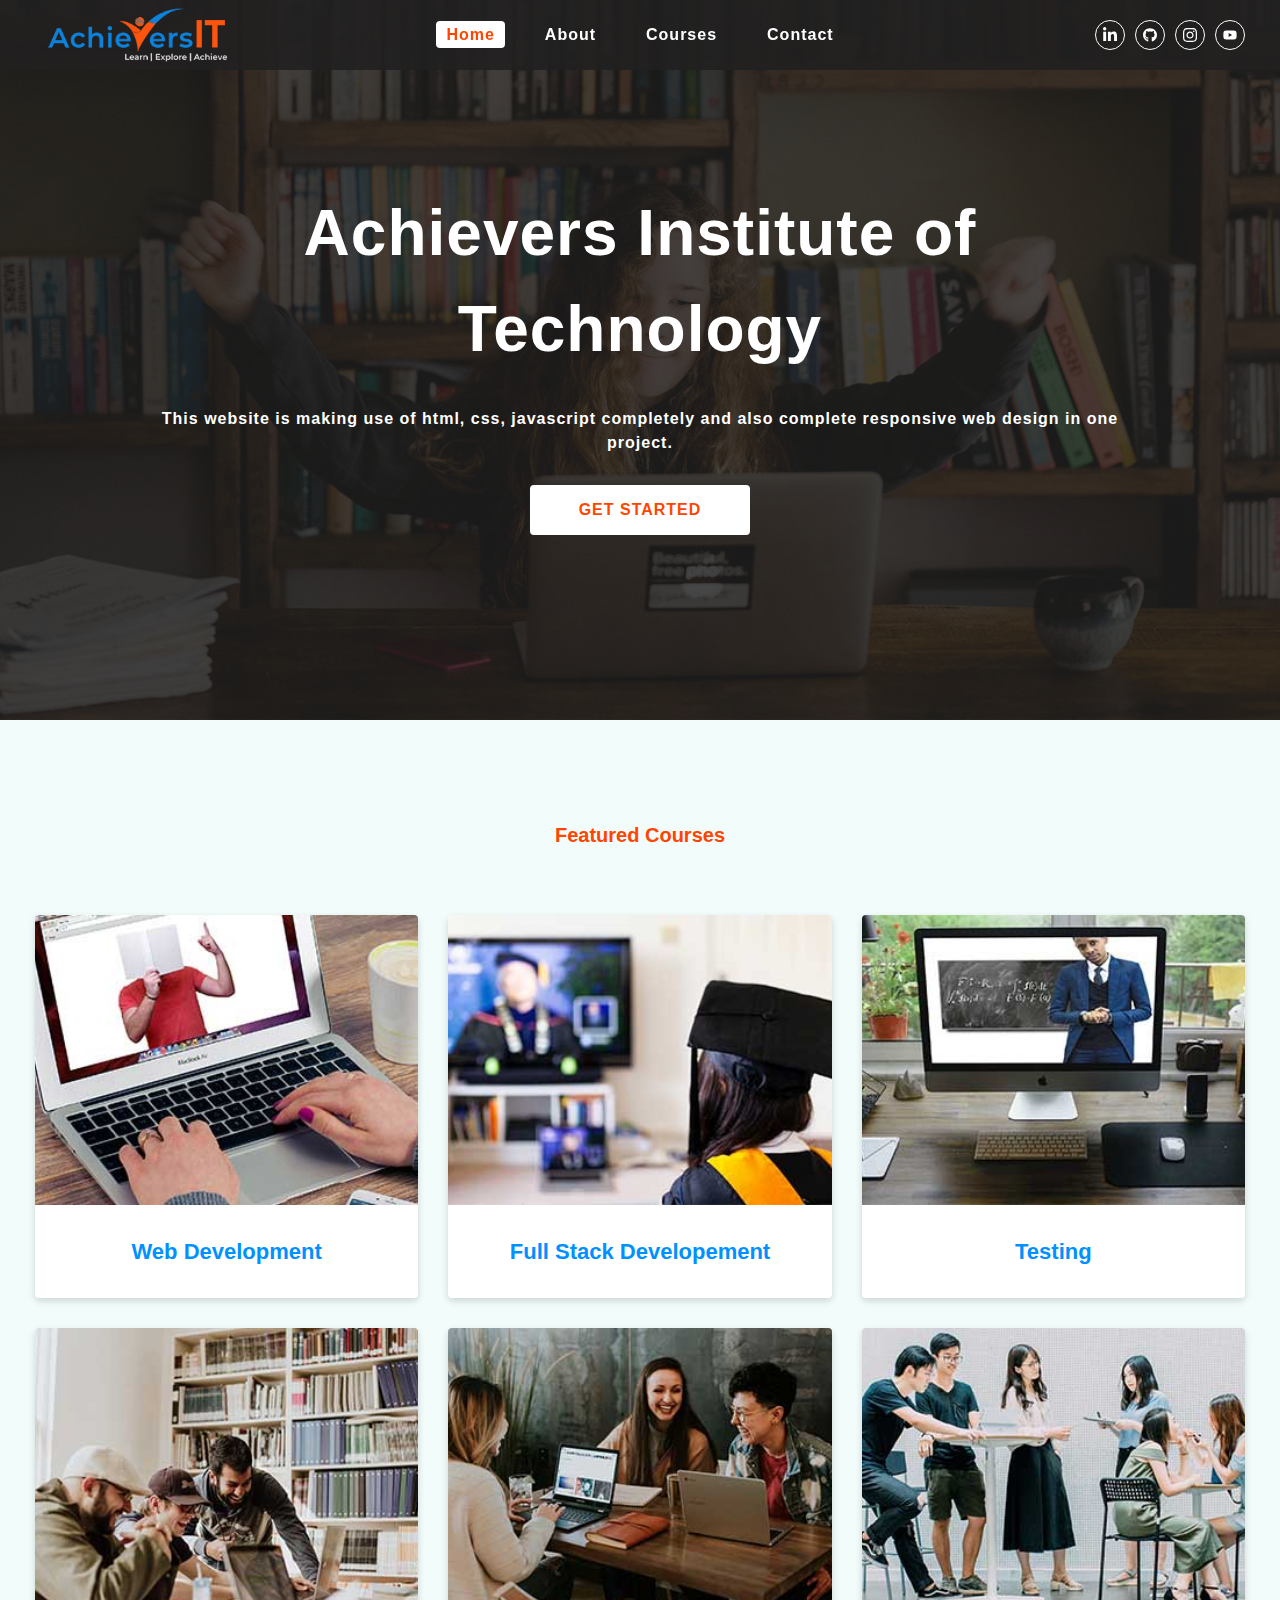
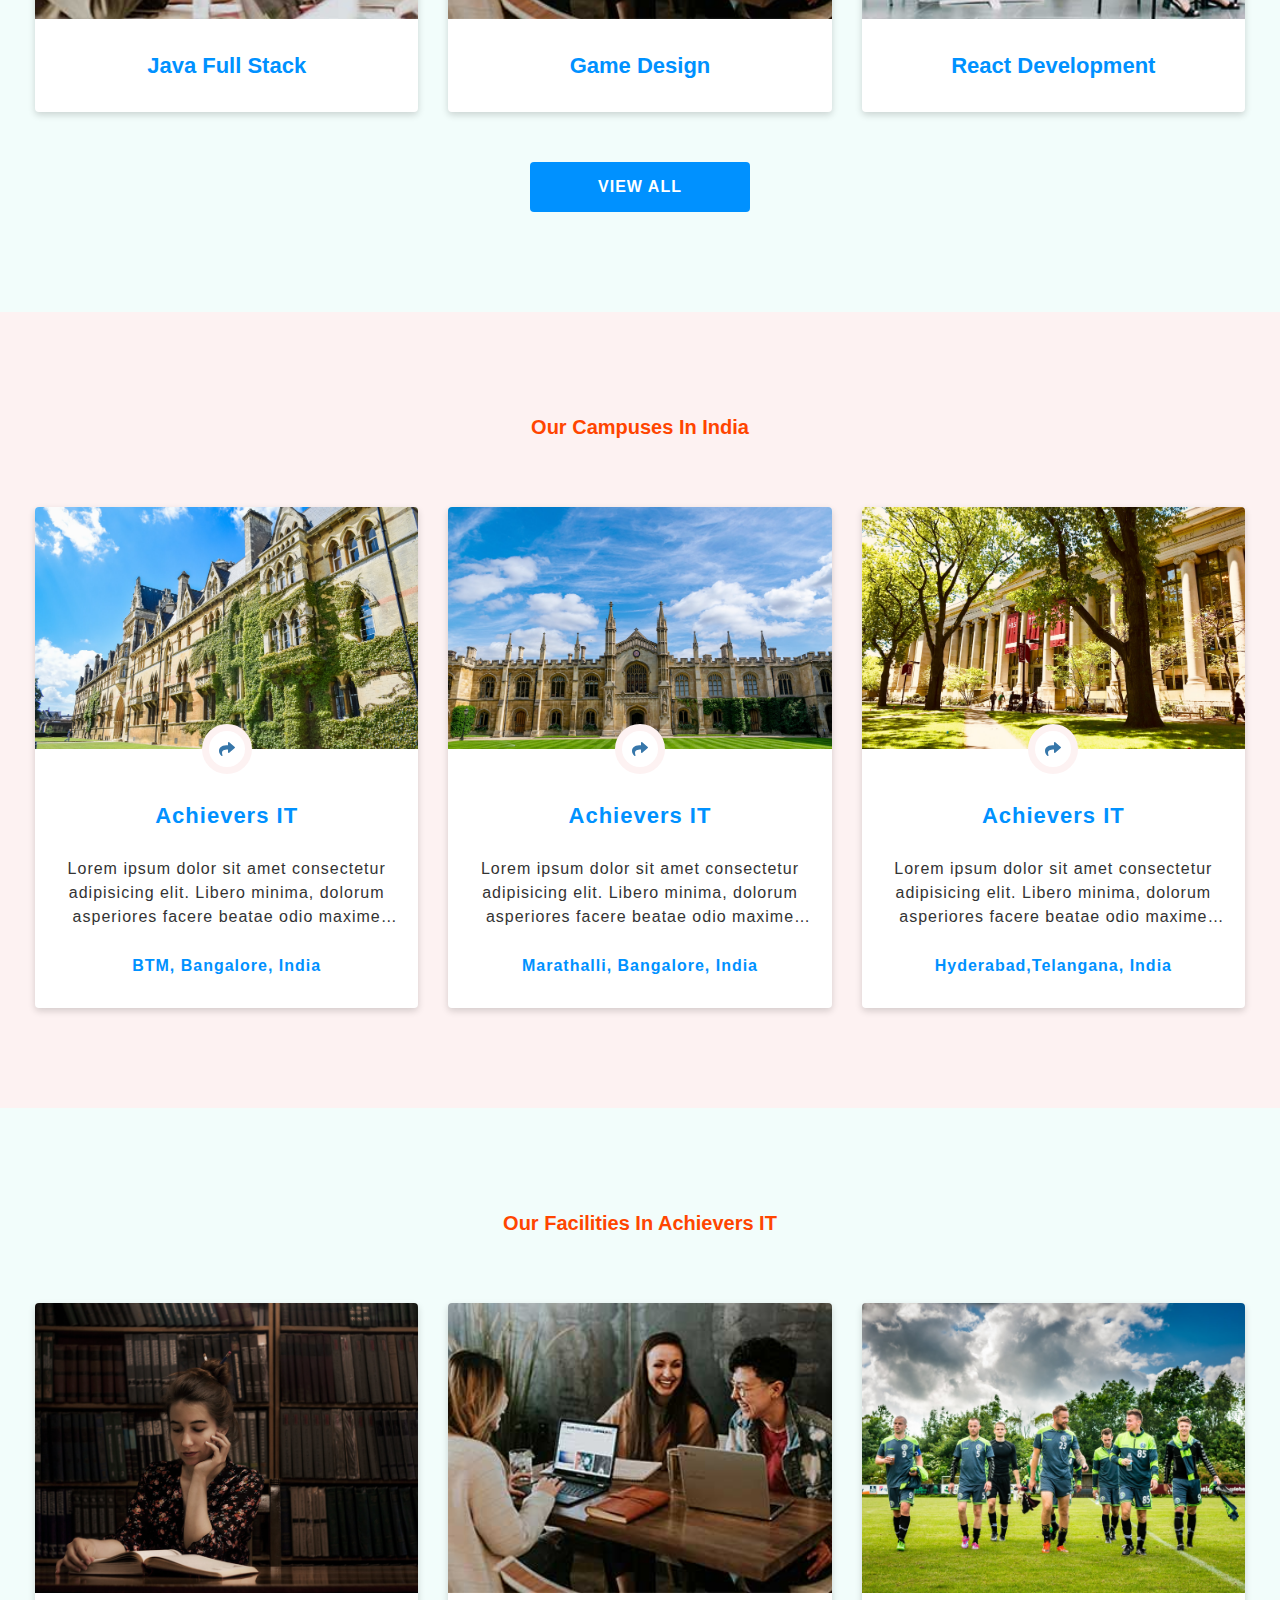
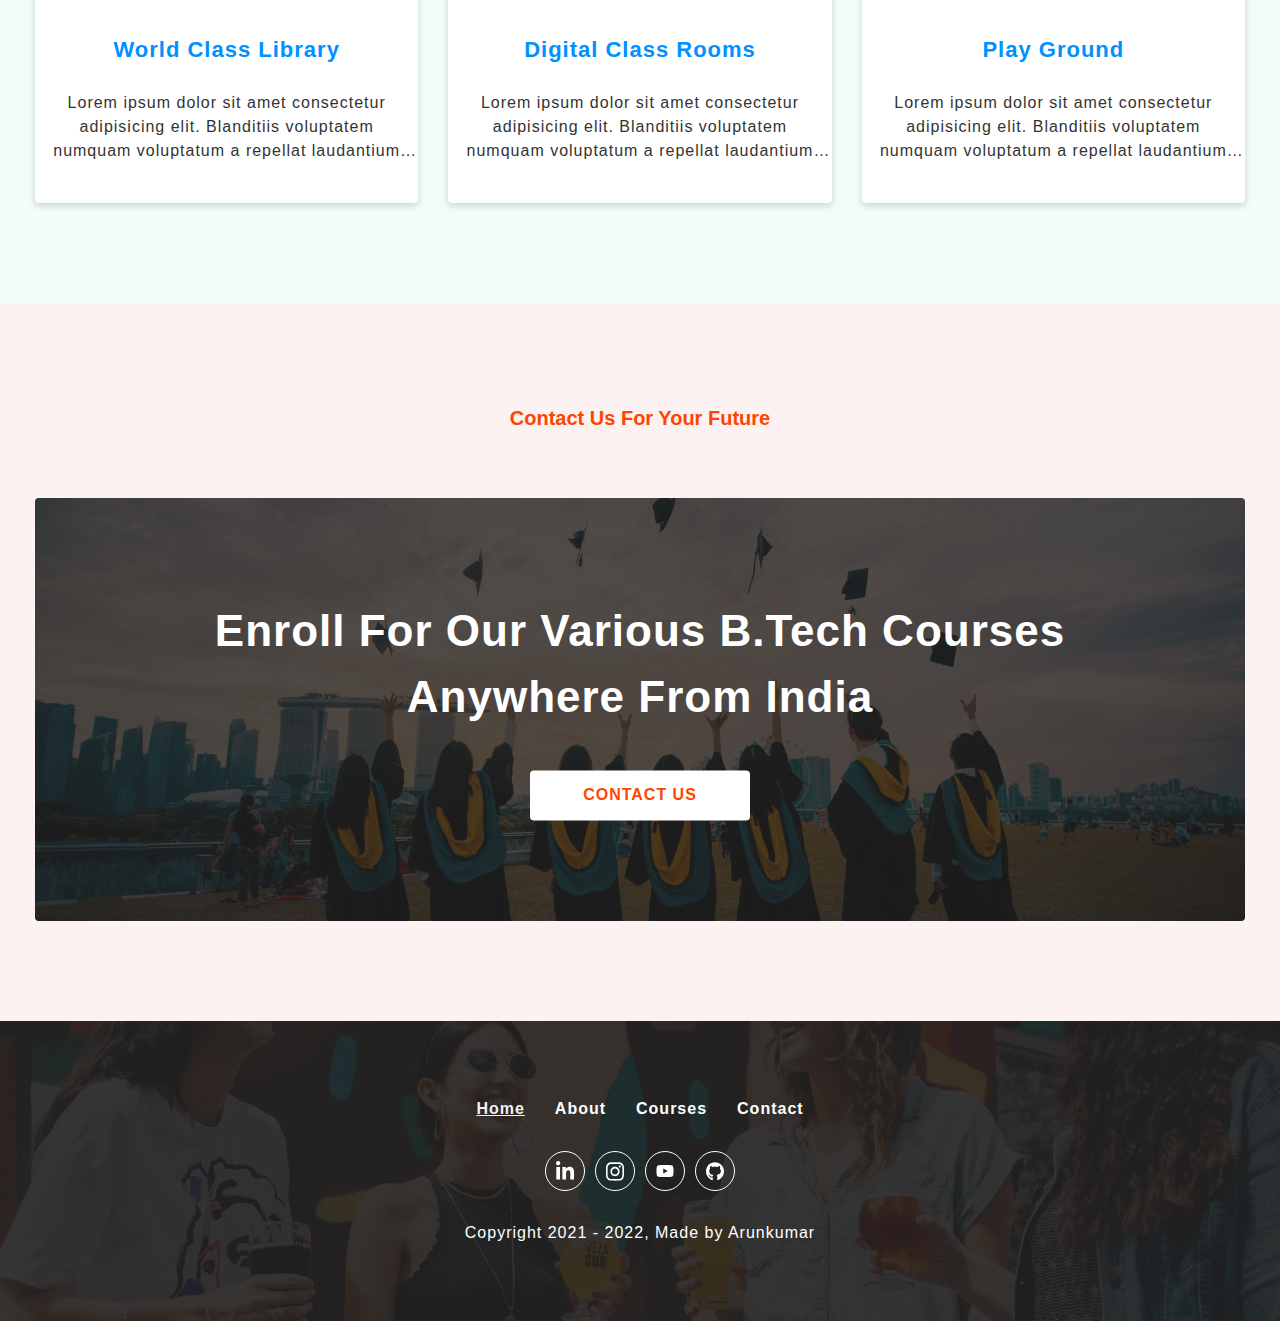
==== index.html @ 710d6ad5 "All styles and html Added" ====
<!DOCTYPE html>
<html lang="en">
<head>
    <meta charset="UTF-8">
    <meta http-equiv="X-UA-Compatible" content="IE=edge">
    <meta name="viewport" content="width=device-width, initial-scale=1.0">
    

    <title>Achievers</title>

    
</head>
    <link rel="shortcut icon" href="./icons/university.svg" type="image/x-icon">
    <link rel="stylesheet" href="./css/style.css">
    <link rel="stylesheet" href="./css/navbar.css">
    <link rel="stylesheet" href="./css/sidebar.css">
    <link rel="stylesheet" href="./css/footer.css">
    <link rel="stylesheet" href="./css/common.css">
    <link rel="stylesheet" href="./css/single-featured.css">
    <link rel="stylesheet" href="./css/home.css">
<script src="./js/script.js" defer></script>
<body>
    <!-- nav section start -->
    <nav class="nav-container stickynav">
        <div class="nav-center wrapper">
            <div class="logo-section">
                <a href="./">
                    <img src="./assets/AIT-white.jpg" alt="Achievers" class="logo">
                </a>
            </div>
            <div class="hamburger">
                <img src="./icons/bars.svg" alt="sidebar">
            </div>
            <div class="nav-links-main">
                <ul class="nav-links">
                    <li><a href="./" class="nav-link active">Home</a></li>
                    <li><a href="./about.html" class="nav-link">About</a></li>
                    <li><a href="./courses.html" class="nav-link">Courses</a></li>
                    <li><a href="./contact.html" class="nav-link">Contact</a></li>
                </ul>
            </div>
            <div class="nav-social-links-main">
                <ul class="nav-social-links">
                    <li class="nav-social-link"><a href="https://www.linkedin.com/in/arun-kumar-246b78205/">
                        <img src="./icons/linkedin.svg" alt="linkedoni">
                    </a></li>
                    <li class="nav-social-link"><a href="https://github.com/Arun998">
                        <img src="./icons/github.svg" alt="github">
                    </a></li>
                    <li class="nav-social-link"><a href="https://www.linkedin.com/in/arun-kumar-246b78205/">
                        <img src="./icons/instagram.svg" alt="instagram">
                    </a></li>
                    <li class="nav-social-link"><a href="https://www.youtube.com/@achieversittrainings8929/videos">
                        <img src="./icons/youtube.svg" alt="Youtube">
                    </a></li>
                </ul>
            </div>
        </div>
    </nav>
    <!-- nav section ended -->
    <!-- sidebar section start -->
    <aside class="sidebar-container">
        <div class="sidebar-center wrapper">
          <div class="side-header">
            <div class="logo-section">
              <a href="#home"
                ><img
                  src="./assets/AIT-white.jpg"
                  alt="university logo"
                  class="logo"
              /></a>
            </div>
            <div class="close-button">
              <img src="./icons/close.svg" alt="sidebar close" />
            </div>
          </div>
          <div class="sidebar-content">
            <div class="sidebar-links-main paddingTopMobile-fifty">
              <ul class="sidebar-links">
                <li><a class="nav-link active" href="./">Home</a></li>
                <li><a class="nav-link" href="./about.html">about</a></li>
                <li><a class="nav-link" href="./courses.html">courses</a></li>
                <li><a class="nav-link" href="./contact.html">contact</a></li>
              </ul>
            </div>
          </div>
        </div>
      </aside>
    <!-- sidebar section end -->

    <!-- home hero section start -->
    <div class="home-page page-hero-container">
        <div class="page-hero">
          <div class="hero-img-component">
            <div class="img-container">
              <img
                src="./assets/carousel-1.jpg"
                alt="home page hero image"
              />
            </div>
          </div>
          <div
            class="hero-box paddingTopMobile-thirty paddingBottomMobile-thirty"
          >
            <div class="hero-content wrapper text-container text-center">
              <h1 class="heading">Achievers Institute of Technology</h1>
              <p class="desc">
                This website is making use of html, css, javascript
                completely and also  complete responsive web design
                in one project.
              </p>
              <div class="button-container">
                <a
                  href="./contact.html"
                  class="home-button button-primary-light display-inline-flex"
                >
                  get started
                </a>
              </div>
            </div>
          </div>
        </div>
      </div>
      <!-- home hero section end -->
      <!-- featured courses start -->
    <div class="featured-courses-container light-blue-background">
        <div class="featured-courses-center wrapper">
          <div
            class="section-title paddingTopDesktop-hundred paddingTopMobile-fifty"
          >
            <h3 class="title">featured courses</h3>
            <div class="underline"></div>
          </div>
          <section
            class="featured-courses paddingTopDesktop-fifty paddingBottomDesktop-fifty paddingTopMobile-fifty paddingBottomMobile-fifty three-column-layout"
          >
            <!-- single course start -->
            <article class="single-course">
              <div class="img-container">
                <img src="./assets/cat-1.jpg" alt="computer science" />
              </div>
              <div class="course-title">
                <p>Web Development</p>
              </div>
            </article>
            <!-- single course end -->
            <!-- single course start -->
            <article class="single-course">
              <div class="img-container">
                <img src="./assets/cat-2.jpg" alt="computer science" />
              </div>
              <div class="course-title">
                <p>Full Stack Developement</p>
              </div>
            </article>
            <!-- single course end -->
            <!-- single course start -->
            <article class="single-course">
              <div class="img-container">
                <img src="./assets/cat-3.jpg" alt="computer science" />
              </div>
              <div class="course-title">
                <p>Testing</p>
              </div>
            </article>
            <!-- single course end -->
            <!-- single course start -->
            <article class="single-course">
              <div class="img-container">
                <img src="./assets/cat-4.jpg" alt="computer science" />
              </div>
              <div class="course-title">
                <p>Java Full Stack</p>
              </div>
            </article>
            <!-- single course end -->
            <!-- single course start -->
            <article class="single-course">
              <div class="img-container">
                <img src="./assets/cat-5.jpg" alt="computer science" />
              </div>
              <div class="course-title">
                <p>Game Design</p>
              </div>
            </article>
            <!-- single course end -->
            <!-- single course start -->
            <article class="single-course">
              <div class="img-container">
                <img src="./assets/cat-6.jpg" alt="computer science" />
              </div>
              <div class="course-title">
                <p>React Development</p>
              </div>
            </article>
            <!-- single course end -->
          </section>
          <div
            class="paddingBottomMobile-fifty paddingBottomDesktop-hundred text-center"
          >
            <a
              href="./courses.html"
              class="button-primary-dark display-inline-flex"
              >view all</a
            >
          </div>
        </div>
      </div>
      <!-- featured courses end -->
      
    <!-- our campuses section start -->
    <div class="our-campuses-container light-pink-background">
        <div class="our-campuses-center wrapper">
          <div
            class="section-title paddingTopDesktop-hundred paddingTopMobile-fifty"
          >
            <h3 class="title">our campuses in india</h3>
            <div class="underline"></div>
          </div>
          <section
            class="our-campuses paddingTopDesktop-fifty paddingBottomDesktop-hundred paddingTopMobile-fifty paddingBottomMobile-fifty three-column-layout"
          >
            <!-- single campus start -->
            <article class="each-campus">
              <div class="img-container">
                <img src="./assets/campus-1.jpeg" alt="vellore campus" />
                <a href="#" class="share-icon-campus">
                  <img src="./icons/share.svg" alt="share icon" />
                </a>
              </div>
              <div class="campus-info text-center">
                <h2 class="campus-title">Achievers IT</h2>
                <p class="desc">
                  Lorem ipsum dolor sit amet consectetur adipisicing elit. Libero
                  minima, dolorum asperiores facere beatae odio maxime provident
                  laudantium est non.
                </p>
                <h4 class="address">BTM, Bangalore, india</h4>
              </div>
            </article>
            <!-- single campus end -->
            <!-- single campus start -->
            <article class="each-campus">
              <div class="img-container">
                <img src="./assets/campus-2.jpeg" alt="vellore campus" />
                <a href="#" class="share-icon-campus">
                  <img src="./icons/share.svg" alt="share icon" />
                </a>
              </div>
              <div class="campus-info text-center">
                <h2 class="campus-title">Achievers IT</h2>
                <p class="desc">
                  Lorem ipsum dolor sit amet consectetur adipisicing elit. Libero
                  minima, dolorum asperiores facere beatae odio maxime provident
                  laudantium est non.
                </p>
                <h4 class="address">Marathalli, Bangalore, india</h4>
              </div>
            </article>
            <!-- single campus end -->
            <!-- single campus start -->
            <article class="each-campus">
              <div class="img-container">
                <img src="./assets/campus-3.jpeg" alt="bhopal campus" />
                <a href="#" class="share-icon-campus">
                  <img src="./icons/share.svg" alt="share icon" />
                </a>
              </div>
              <div class="campus-info text-center">
                <h2 class="campus-title">Achievers IT</h2>
                <p class="desc">
                  Lorem ipsum dolor sit amet consectetur adipisicing elit. Libero
                  minima, dolorum asperiores facere beatae odio maxime provident
                  laudantium est non.
                </p>
                <h4 class="address">Hyderabad,Telangana, india</h4>
              </div>
            </article>
            <!-- single campus end -->
           
          </section>
        </div>
      </div>
      <!-- our campuses section end -->
      <!-- our facilities start -->
    <div class="our-facilities-container light-blue-background">
        <div class="our-facilities-center wrapper">
          <div
            class="section-title paddingTopDesktop-hundred paddingTopMobile-fifty"
          >
            <h3 class="title">our facilities in Achievers IT</h3>
            <div class="underline"></div>
          </div>
          <section
            class="our-facilities paddingTopDesktop-fifty paddingBottomDesktop-hundred paddingTopMobile-fifty paddingBottomMobile-fifty three-column-layout"
          >
            <!-- single facility start -->
            <article class="each-facility">
              <div class="img-container">
                <img src="./assets/facility-1.jpeg" alt="our campus facility" />
              </div>
              <div
                class="facility-info paddingTopMobile-thirty paddingBottomMobile-thirty paddingTopDesktop-forty paddingBottomDesktop-forty text-center"
              >
                <h3 class="facility-title">world class library</h3>
                <p class="facility-desc">
                  Lorem ipsum dolor sit amet consectetur adipisicing elit.
                  Blanditiis voluptatem numquam voluptatum a repellat laudantium
                  vero voluptate facere, nemo consectetur?
                </p>
              </div>
            </article>
            <!-- single facility end -->
            <!-- single facility start -->
            <article class="each-facility">
              <div class="img-container">
                <img src="./assets/cat-5.jpg" alt="our campus facility" />
              </div>
              <div
                class="facility-info paddingTopMobile-thirty paddingBottomMobile-thirty paddingTopDesktop-forty paddingBottomDesktop-forty text-center"
              >
                <h3 class="facility-title">Digital Class Rooms</h3>
                <p class="facility-desc">
                  Lorem ipsum dolor sit amet consectetur adipisicing elit.
                  Blanditiis voluptatem numquam voluptatum a repellat laudantium
                  vero voluptate facere, nemo consectetur?
                </p>
              </div>
            </article>
            <!-- single facility end -->
            <!-- single facility start -->
            <article class="each-facility">
              <div class="img-container">
                <img src="./assets/facility-3.jpeg" alt="our campus facility" />
              </div>
              <div
                class="facility-info paddingTopMobile-thirty paddingBottomMobile-thirty paddingTopDesktop-forty paddingBottomDesktop-forty text-center"
              >
                <h3 class="facility-title">play ground</h3>
                <p class="facility-desc">
                  Lorem ipsum dolor sit amet consectetur adipisicing elit.
                  Blanditiis voluptatem numquam voluptatum a repellat laudantium
                  vero voluptate facere, nemo consectetur?
                </p>
              </div>
            </article>
            <!-- single facility end -->
          </section>
        </div>
      </div>
      <!-- our facilities end -->
  
  <!-- contact promotion section start -->
  <div class="contact-promotion-container light-pink-background">
    <div class="contact-promotion-center wrapper">
      <div
        class="section-title paddingTopDesktop-hundred paddingTopMobile-fifty"
      >
        <h3 class="title">contact us for your future</h3>
        <div class="underline"></div>
      </div>
      <section
        class="contact-promotion paddingTopDesktop-fifty paddingBottomDesktop-hundred paddingTopMobile-fifty paddingBottomMobile-fifty"
      >
        <div class="contact-promo-img">
          <img
            src="./assets/contact-promotion.jpeg"
            alt="contact promotion image"
          />
          <div class="contact-info-container text-center text-container">
            <h2 class="contact-heading">
              enroll for our various b.tech courses anywhere from india
            </h2>
            <a href="./contact.html" class="button-primary-light"
              >contact us</a
            >
          </div>
        </div>
      </section>
    </div>
  </div>
  <!-- contact promotion section end -->
     <!-- footer section start -->
     <div class="footer-container">
        <div class="footer-center wrapper">
          <div class="footer-links-main">
            <ul class="footer-links">
              <li><a class="footer-link active" href="./">Home</a></li>
              <li><a class="footer-link" href="./about.html">about</a></li>
              <li><a class="footer-link" href="./courses.html">courses</a></li>
              <li>
                <a class="footer-link" href="./contact.html">contact</a>
              </li>
            </ul>
          </div>
          <div class="social-links-main">
            <ul class="social-links">
              <li class="social-link">
                <a
                  href="https://www.linkedin.com/in/arun-kumar-246b78205/"
                  target="_blank"
                >
                  <img src="./icons/linkedin.svg" alt="srikanth linkedin" />
                </a>
              </li>
              <li class="social-link">
                <a
                  href="https://www.linkedin.com/in/arun-kumar-246b78205//"
                  target="_blank"
                >
                  <img src="./icons/instagram.svg" alt="instagram" />
                </a>
              </li>
              <li class="social-link">
                <a
                  href="https://www.youtube.com/@achieversittrainings8929/videos"
                  target="_blank"
                >
                  <img src="./icons/youtube.svg" alt="youtube" />
                </a>
              </li>
              <li class="social-link">
                <a href="https://github.com/Arun998" target="_blank">
                  <img src="./icons/github.svg" alt="github" />
                </a>
              </li>
            </ul>
          </div>
          <div class="footer-copy-right">
            <p>
              Copyright 2021 - <span class="copyright-date">2022</span>, Made by
              Arunkumar
            </p>
          </div>
        </div>
      </div>
      <!-- footer section end -->
</body>
</html>
---- css/style.css ----
/* Global variables */
:root {
    --clr-primary:#0091ff;
    --clr-primary-light:#ff4500;
    --clr-white: #ffffff;
    --clr-white-light: #f0f0f0;
    --clr-shadow: #00000029;
    --clr-black: #333333;
    --clr-black-30: rgba(34, 32, 32, 0.3);
    --clr-black-80: #222020cc;
    --clr-black-90: #212020e6;
    --clr-pink-light: #fdf2f2;
    --clr-blue-light: #f2fdfb;

    --transition: all 0.3s linear;
    --box-shadow-light: 0px 3px 7px var(--clr-shadow);
    --box-shadow-dark: 0px 3px 7px var(--clr-black-30);
    --font-family: Arial, Helvetica, sans-serif;
    --radius: 4px;
        
}



/* Global Styles */
*,
::after,
::before {
  margin: 0px;
  padding: 0px;
  box-sizing: border-box;
}
*:focus {
  outline-width: 2px;
  outline-offset: 1px;
  outline-color: var(--clr-primary);
}
body {
  color: var(--clr-black);
  background: var(--clr-white);
  font-family: var(--font-family);
  line-height: 1.5;
}
ul {
  list-style-type: none;
}
a {
  text-decoration: none;
}
img {
  display: block;
}


/* global classes */
.wrapper {
    width: 100%;
    padding-left: 20px;
    padding-right: 20px;
    max-width: 1250px;
    margin-left: auto;
    margin-right: auto;
  }
  .display-block {
    display: block !important;
  }
  .text-container {
    max-width: 1000px;
    margin-left: auto;
    margin-right: auto;
  }
  .text-center {
    text-align: center;
  }
  .text-left {
    text-align: left;
  }
  .text-right {
    text-align: right;
  }
  .section-title .title {
    font-size: 20px;
    
    margin-bottom: 15px;
    text-align: center;
    text-transform: capitalize;
    color: var(--clr-primary-light);
  }
  .section-title .heading {
    color: var(--clr-primary-light);
    text-align: center;
    text-transform: capitalize;
    margin-left: auto;
    margin-right: auto;
  }



  @media screen and (max-width: 991px) {
    .full-width-mobile {
      width: 100%;
    }
  }
  @media screen and (min-width: 992px) {
    .full-width-desktop {
      width: 100%;
    }
  }
  .light-pink-background {
    background: var(--clr-pink-light);
  }
  .light-blue-background {
    background: var(--clr-blue-light);
  }
  
  /* buttons & inputs */
  .button-primary-dark,
  .button-primary-light {
    font-weight: bold;
    border: none;
    border: none;
    cursor: pointer;
    height: 45px;
    transition: var(--transition);
    font-size: 16px;
    text-transform: uppercase;
    letter-spacing: 1px;
    padding-left: 20px;
    padding-right: 20px;
    min-width: 200px;
    display: inline-flex;
    justify-content: center;
    align-items: center;
    border-radius: var(--radius);
  }
  .button-primary-dark {
    background: var(--clr-primary);
    color: var(--clr-white);
  }
  .button-primary-light {
    background: var(--clr-white);
    color: var(--clr-primary-light);
  }
  .button-primary-dark:hover {
    background: var(--clr-primary-light);
  }
  .button-primary-light:hover {
    background: var(--clr-white-light);
  }
  .primary-input,
  .primary-textarea {
    height: 45px;
    font-size: 16px;
    line-height: 25px;
    padding-left: 15px;
    padding-right: 15px;
    border-radius: 2px;
    border: 1px solid var(--clr-shadow);
    background: var(--clr-white);
    letter-spacing: 1px;
    font-family: var(--font-family);
  }
  .primary-textarea {
    height: unset;
    padding-top: 15px;
    padding-bottom: 15px;
    resize: vertical;
  }
  
  @media screen and (min-width: 769px) {
    .button-primary-dark,
    .button-primary-light {
      height: 50px;
      min-width: 220px;
    }
    .primary-input {
      height: 50px;
    }
  }

 
  .sidebar-container .logo-section {
    width:150px;
  }
  .sidebar-container .logo-section img{
    width:100%;
  }
  .sidebar-container .close-button{
    width: 25px;
  }
  /* animations */
  @keyframes bounceAnimation {
    0% {
      transform: scale(0.8);
    }
    100% {
      transform: scale(1.02);
    }
  }
---- css/navbar.css ----
/* navbar styles */
.nav-container{
    background-color: var(--clr-black-90);
    width:100%;
    min-height: 50px;
    display: flex;
    justify-content: center;
    align-items: center;
    top: -70px;
  }
  .nav-container.stickynav{
    position: fixed;
    top: 0;
    left: 0;
    z-index: 9;
    transition: var(--transition);
  }
  .nav-center{
    display: grid;
    grid-template-columns: repeat(2,1fr);
    align-items: center;
    justify-content: center;
    width: 100%;
  }
  .nav-links-main{
    display: none;
  }
  .nav-social-links-main{
    display: none;
  }
  .nav-container .logo-section{
    width:150px;
  }
  .nav-container .logo-section img{
    width:100%;
  }
  .nav-container .hamburger{
    width: 25px;
    display: flex;
    justify-self: flex-end;
  }
  

  @media screen and (min-width:992px) {
    .nav-container{
        min-height: 70px;
    }
    .nav-center{
        grid-template-columns: repeat(3,1fr);

    }
    .nav-container .logo-section{
        width:200px;
        cursor: pointer;
    }
    .nav-container .hamburger{
        display: none;
    }
    .nav-container .nav-links-main{
        display: flex;
    }
    .nav-container .nav-links{
        display: flex;
        column-gap: 30px;
    }
    .nav-container .nav-link{
        color: var(--clr-white);
        font-size: 16px;
        text-transform: capitalize;
        font-weight: bold;
        letter-spacing: 1px;
        padding: 5px 10px;
        border-radius: var(--radius);
    }
    .nav-container .nav-link.active, .nav-container .nav-link:hover{
        background: var(--clr-white);
        color:var(--clr-primary-light)
    }
    .nav-container .nav-social-links-main{
        display: flex;
        justify-self: flex-end;
    }
    .nav-container .nav-social-links-main .nav-social-links{
        display: flex;
        column-gap: 10px;
        justify-content: center;
        align-items: center;

        
    }
    .nav-social-links .nav-social-link{
        width:30px;
        height:30px;
        border:1px solid var(--clr-white);
        border-radius: 50%;
        display: flex;
        justify-content: center;
        align-items: center;
    }
    .nav-container .nav-social-link img{
        width:14px;
    }
    .nav-social-links-main .nav-social-link:hover{
        transition: var(--transition);
        transform: translateY(-3px);
    }
  }
---- css/sidebar.css ----
/* sidebar styles */
.sidebar-container {
    width: 100%;
    background: var(--clr-black);
    position: fixed;
    top: 0;
    left: -100%;
    height: 100vh;
    transition: var(--transition);
    /* transform: translateX(-100%); */
    opacity: 0;
    z-index: 10;
  }
  .sidebar-container.show-sidebar {
    opacity: 1;
    /* transform: translateX(0%); */
    left: 0%;
  }
  .sidebar-container .logo-section {
    width: 200px;
  }
  .sidebar-container .close-button {
    width: 25px;
  }
  .sidebar-container .side-header {
    width: 100%;
    height: 50px;
    display: flex;
    justify-content: space-between;
    align-items: center;
  }
  .sidebar-container .sidebar-content {
    width: 100%;
    height: 100%;
    display: flex;
    justify-content: center;
  }
  .sidebar-container .sidebar-links {
    display: flex;
    flex-direction: column;
    align-items: center;
    row-gap: 30px;
  }
  .sidebar-container .sidebar-links .nav-link {
    color: var(--clr-white);
    font-weight: bold;
    letter-spacing: 1px;
    text-transform: capitalize;
    padding: 5px 10px;
    border-radius: var(--radius);
  }
  .sidebar-container .sidebar-content .nav-link.active {
    background: var(--clr-white-light);
    color: var(--clr-black);
  }
---- css/footer.css ----
/* footer */
.footer-container {
    width: 100%;
    min-height: 300px;
    background: url("../assets/contact-banner.jpeg") no-repeat center/cover;
    position: relative;
    z-index: 1;
    display: flex;
    justify-content: center;
    align-items: center;
  }
  .footer-container::before {
    content: "";
    position: absolute;
    top: 0;
    left: 0;
    width: 100%;
    height: 100%;
    background: var(--clr-black-90);
    z-index: -1;
  }
  .footer-container .footer-center {
    display: flex;
    flex-direction: column;
    row-gap: 30px;
  }
  .footer-container .footer-links {
    display: flex;
    justify-content: center;
    column-gap: 30px;
    align-items: center;
  }
  .footer-container .footer-link {
    font-size: 16px;
    color: var(--clr-white);
    text-transform: capitalize;
    letter-spacing: 1px;
    font-weight: bold;
  }
  .footer-container .footer-link:hover,
  .footer-container .footer-link.active {
    color: var(--clr-white-light);
    text-decoration: underline;
    transition: var(--transition);
  }
  .footer-container .social-links {
    display: flex;
    justify-content: center;
    align-items: center;
    column-gap: 10px;
  }
  .footer-container .social-link {
    width: 40px;
    height: 40px;
    border-radius: 50%;
    border: 1px solid var(--clr-white);
    display: flex;
    justify-content: center;
    align-items: center;
  }
  .footer-container .social-link:hover {
    transition: var(--transition);
    transform: translateY(-3px);
  }
  .footer-container .social-link img {
    width: 18px;
  }
  .footer-copy-right p {
    color: var(--clr-white);
    font-size: 16px;
    text-align: center;
    letter-spacing: 1px;
    line-height: 24px;
  }
---- css/common.css ----
/* home-page-hero-container */
.page-hero-container {
    width: 100%;
  }
  .page-hero-container .hero-img-component {
    aspect-ratio: 375/220;
    overflow: hidden;
  }
  .page-hero-container .img-container,
  .page-hero-container img {
    width: 100%;
    height: 100%;
    object-fit: cover;
  }
  .page-hero-container .hero-box {
    width: 100%;
    background: var(--clr-primary);
    min-height: 250px;
    display: flex;
    justify-content: center;
    align-items: center;
  }
  .page-hero-container .hero-content {
    display: flex;
    flex-direction: column;
    row-gap: 30px;
  }
  .page-hero-container .heading {
    color: var(--clr-white);
    font-size: 24px;
    letter-spacing: 1px;
  }
  .page-hero-container .desc {
    color: var(--clr-white);
    font-size: 16px;
    font-weight: bold;
    letter-spacing: 1px;
  }
  .page-hero-container .small-heading {
    font-size: 18px;
    letter-spacing: 1px;
    text-transform: uppercase;
    color: var(--clr-white);
  }
  @media screen and (min-width: 992px) {
    .page-hero-container {
      position: relative;
    }
    .page-hero-container .hero-img-component {
      aspect-ratio: 1920/700;
      position: relative;
    }
    .home-page.page-hero-container .hero-img-component {
      aspect-ratio: 1920/1080;
      position: relative;
    }
    .page-hero-container .heading {
      font-size: 64px;
    }
    .page-hero-container .hero-img-component::before {
      position: absolute;
      content: "";
      width: 100%;
      height: 100%;
      top: 0;
      left: 0;
      background: var(--clr-black-80);
    }
    .page-hero-container .hero-box {
      position: absolute;
      background: transparent;
      top: 50%;
      left: 50%;
      transform: translate(-50%, -50%);
    }
    .page-hero-container .small-heading {
      font-size: 34px;
    }
    .page-hero-container .home-button {
      animation: bounceAnimation linear 3s infinite alternate;
    }
  }
  

  /* contact-promotion */
.contact-promotion {
  width: 100%;
}
.contact-promotion .contact-promo-img {
  position: relative;
  aspect-ratio: 355/400;
  overflow: hidden;
  border-radius: var(--radius);
}
.contact-promotion .contact-promo-img::before {
  position: absolute;
  content: "";
  width: 100%;
  height: 100%;
  top: 0;
  left: 0;
  background: var(--clr-black-80);
}
.contact-promotion .contact-promo-img img {
  width: 100%;
  height: 100%;
  object-fit: cover;
  border-radius: var(--radius);
}
.contact-promotion .contact-info-container {
  position: absolute;
  top: 50%;
  left: 50%;
  transform: translate(-50%, -50%);
  width: 100%;
  height: 100%;
  display: flex;
  justify-content: center;
  flex-direction: column;
  align-items: center;
  row-gap: 40px;
}
.contact-promotion .contact-info-container .contact-heading {
  font-size: 30px;
  color: var(--clr-white);
  letter-spacing: 1px;
  text-transform: capitalize;
}
@media screen and (min-width: 992px) {
  .contact-promotion .contact-promo-img {
    aspect-ratio: 1250/437;
  }
  .contact-promotion .contact-info-container .contact-heading {
    font-size: 44px;
  }
}

/* featured-courses */
.single-course {
  width: 100%;
  background: var(--clr-white);
  height: 100%;
  box-shadow: var(--box-shadow-light);
  border-radius: var(--radius);
  transition: var(--transition);
}
.single-course:hover {
  transform: translateY(-2px) scale(1.002);
  box-shadow: var(--box-shadow-dark);
}
.single-course .img-container {
  aspect-ratio: 355/250;
  overflow: hidden;
}
.single-course .img-container img {
  width: 100%;
  height: 100%;
  border-top-left-radius: var(--radius);
  border-top-right-radius: var(--radius);
  object-fit: cover;
  transition: var(--transition);
}
.single-course .course-title p {
  font-size: 22px;
  font-weight: bold;
  text-align: center;
  text-transform: capitalize;
  color: var(--clr-primary);
  margin-top: 30px;
  margin-bottom: 30px;
  padding-left: 10px;
  padding-right: 10px;
}
@media screen and (min-width: 992px) {
  .single-course .img-container {
    aspect-ratio: 396/300;
  }
  .single-course:hover img {
    transform: scale(1.05) rotateZ(2deg);
  }
}

/* layout classes */
.three-column-layout {
  display: grid;
  grid-template-columns: 1fr;
  gap: 30px;
}
@media screen and (min-width: 769px) {
  .three-column-layout {
    grid-template-columns: 1fr 1fr;
  }
}
@media screen and (min-width: 992px) {
  .three-column-layout {
    grid-template-columns: 1fr 1fr 1fr;
  }
}
  /* padding classes */
@media screen and (max-width: 991px) {
    .paddingTopMobile-ten {
      padding-top: 10px !important;
    }
    .paddingTopMobile-twenty {
      padding-top: 20px !important;
    }
    .paddingTopMobile-thirty {
      padding-top: 30px !important;
    }
    .paddingTopMobile-forty {
      padding-top: 40px !important;
    }
    .paddingTopMobile-fifty {
      padding-top: 50px !important;
    }
    .paddingBottomMobile-ten {
      padding-bottom: 10px !important;
    }
    .paddingBottomMobile-twenty {
      padding-bottom: 20px !important;
    }
    .paddingBottomMobile-thirty {
      padding-bottom: 30px !important;
    }
    .paddingBottomMobile-forty {
      padding-bottom: 40px !important;
    }
    .paddingBottomMobile-fifty {
      padding-bottom: 50px !important;
    }
  }
  @media screen and (min-width: 992px) {
    .paddingTopDesktop-ten {
      padding-top: 10px !important;
    }
    .paddingTopDesktop-twenty {
      padding-top: 20px !important;
    }
    .paddingTopDesktop-thirty {
      padding-top: 30px !important;
    }
    .paddingTopDesktop-forty {
      padding-top: 40px !important;
    }
    .paddingTopDesktop-fifty {
      padding-top: 50px !important;
    }
    .paddingTopDesktop-sixty {
      padding-top: 60px !important;
    }
    .paddingTopDesktop-seventy {
      padding-top: 70px !important;
    }
    .paddingTopDesktop-eighty {
      padding-top: 80px !important;
    }
    .paddingTopDesktop-ninety {
      padding-top: 90px !important;
    }
    .paddingTopDesktop-hundred {
      padding-top: 100px !important;
    }
    .paddingBottomDesktop-ten {
      padding-bottom: 10px !important;
    }
    .paddingBottomDesktop-twenty {
      padding-bottom: 20px !important;
    }
    .paddingBottomDesktop-thirty {
      padding-bottom: 30px !important;
    }
    .paddingBottomDesktop-forty {
      padding-bottom: 40px !important;
    }
    .paddingBottomDesktop-fifty {
      padding-bottom: 50px !important;
    }
    .paddingBottomDesktop-sixty {
      padding-bottom: 60px !important;
    }
    .paddingBottomDesktop-seventy {
      padding-bottom: 70px !important;
    }
    .paddingBottomDesktop-eighty {
      padding-bottom: 80px !important;
    }
    .paddingBottomDesktop-ninety {
      padding-bottom: 90px !important;
    }
    .paddingBottomDesktop-hundred {
      padding-bottom: 100px !important;
    }
  }
---- css/single-featured.css ----
/* single featured component */
.single-featured-container {
    width: 100%;
  }
  .single-featured-container .single-featured-image {
    width: 100%;
    aspect-ratio: 355/300;
    overflow: hidden;
    border-radius: var(--radius);
  }
  .single-featured-image img {
    width: 100%;
    height: 100%;
    border-radius: var(--radius);
    object-fit: cover;
  }
  .single-featured-text-component .about-info {
    display: flex;
    flex-direction: column;
    gap: 30px;
  }
  .single-featured-text-component .about-info p {
    font-size: 16px;
    letter-spacing: 1px;
  }
  .single-featured-text-component .contact-us-form {
    display: flex;
    flex-direction: column;
    gap: 30px;
    align-items: flex-start;
  }
  @media screen and (min-width: 992px) {
    .single-featured {
      display: flex;
      align-items: center;
      justify-content: space-between;
    }
    .single-featured-container.reverse-content .single-featured {
      flex-direction: row-reverse;
    }
    .single-featured-image,
    .single-featured-text-component {
      flex: 0 0 calc(50% - 30px);
    }
    .single-featured-container .single-featured-image {
      aspect-ratio: 625/550;
    }
  }
---- css/home.css ----
/* our campuses section && each campus */
.each-campus {
    width: 100%;
    border-radius: var(--radius);
    background: var(--clr-white);
    box-shadow: var(--box-shadow-light);
    transition: var(--transition);
  }
  .each-campus:hover {
    box-shadow: var(--box-shadow-dark);
    transform: translateY(-2px) scale(1.002);
  }
  .each-campus .img-container {
    aspect-ratio: 355/250;
    position: relative;
  }
  .each-campus .img-container .share-icon-campus {
    width: 50px;
    height: 50px;
    position: absolute;
    left: 50%;
    bottom: 0%;
    transform: translate(-50%, 50%);
    background: var(--clr-white);
    border-radius: 50%;
    border: 7px solid var(--clr-pink-light);
    display: flex;
    justify-content: center;
    align-items: center;
    padding: 10px;
    transition: var(--transition);
  }
  .each-campus .img-container .share-icon-campus:hover {
    border-color: var(--clr-blue-light);
    background: var(--clr-pink-light);
  }
  .each-campus .img-container .share-icon-campus img {
    width: 100%;
  }
  .each-campus .img-container img {
    width: 100%;
    height: 100%;
    object-fit: cover;
    border-top-left-radius: var(--radius);
    border-top-right-radius: var(--radius);
  }
  .each-campus .campus-info {
    margin-top: 50px;
    margin-bottom: 30px;
    padding-left: 10px;
    padding-right: 10px;
  }
  .each-campus .campus-info .campus-title {
    font-size: 22px;
    text-transform: capitalize;
    color: var(--clr-primary);
    letter-spacing: 1px;
  }
  .each-campus .campus-info .desc {
    font-size: 16px;
    letter-spacing: 1px;
    margin-top: 25px;
    margin-bottom: 25px;
    display: -webkit-box;
    -webkit-line-clamp: 3;
    -webkit-box-orient: vertical;
    overflow: hidden;
  }
  .each-campus .campus-info .address {
    font-size: 16px;
    text-transform: capitalize;
    color: var(--clr-primary);
    letter-spacing: 1px;
  }
  @media screen and (min-width: 992px) {
    .each-campus .img-container {
      aspect-ratio: 396/250;
    }
  }

  /* our facilities section card styles */
.each-facility {
    width: 100%;
    background: var(--clr-white);
    border-radius: var(--radius);
    box-shadow: var(--box-shadow-light);
    transition: var(--transition);
  }
  .each-facility:hover {
    box-shadow: var(--box-shadow-dark);
    transform: translateY(-2px) scale(1.002);
  }
  .each-facility .img-container {
    aspect-ratio: 355/250;
    overflow: hidden;
  }
  .each-facility .img-container img {
    width: 100%;
    height: 100%;
    object-fit: cover;
    border-top-left-radius: var(--radius);
    border-top-right-radius: var(--radius);
    transition: var(--transition);
  }
  .each-facility .facility-info .facility-title {
    font-size: 22px;
    color: var(--clr-primary);
    text-transform: capitalize;
    letter-spacing: 1px;
  }
  .each-facility .facility-info .facility-desc {
    font-size: 16px;
    letter-spacing: 1px;
    display: -webkit-box;
    -webkit-line-clamp: 3;
    -webkit-box-orient: vertical;
    overflow: hidden;
    margin-top: 25px;
    padding-left: 10px;
    padding-right: 10px;
  }
  @media screen and (min-width: 992px) {
    .each-facility .img-container {
      aspect-ratio: 396/300;
    }
    .each-facility:hover img {
      transform: scale(1.05) rotateZ(-2deg);
    }
  }
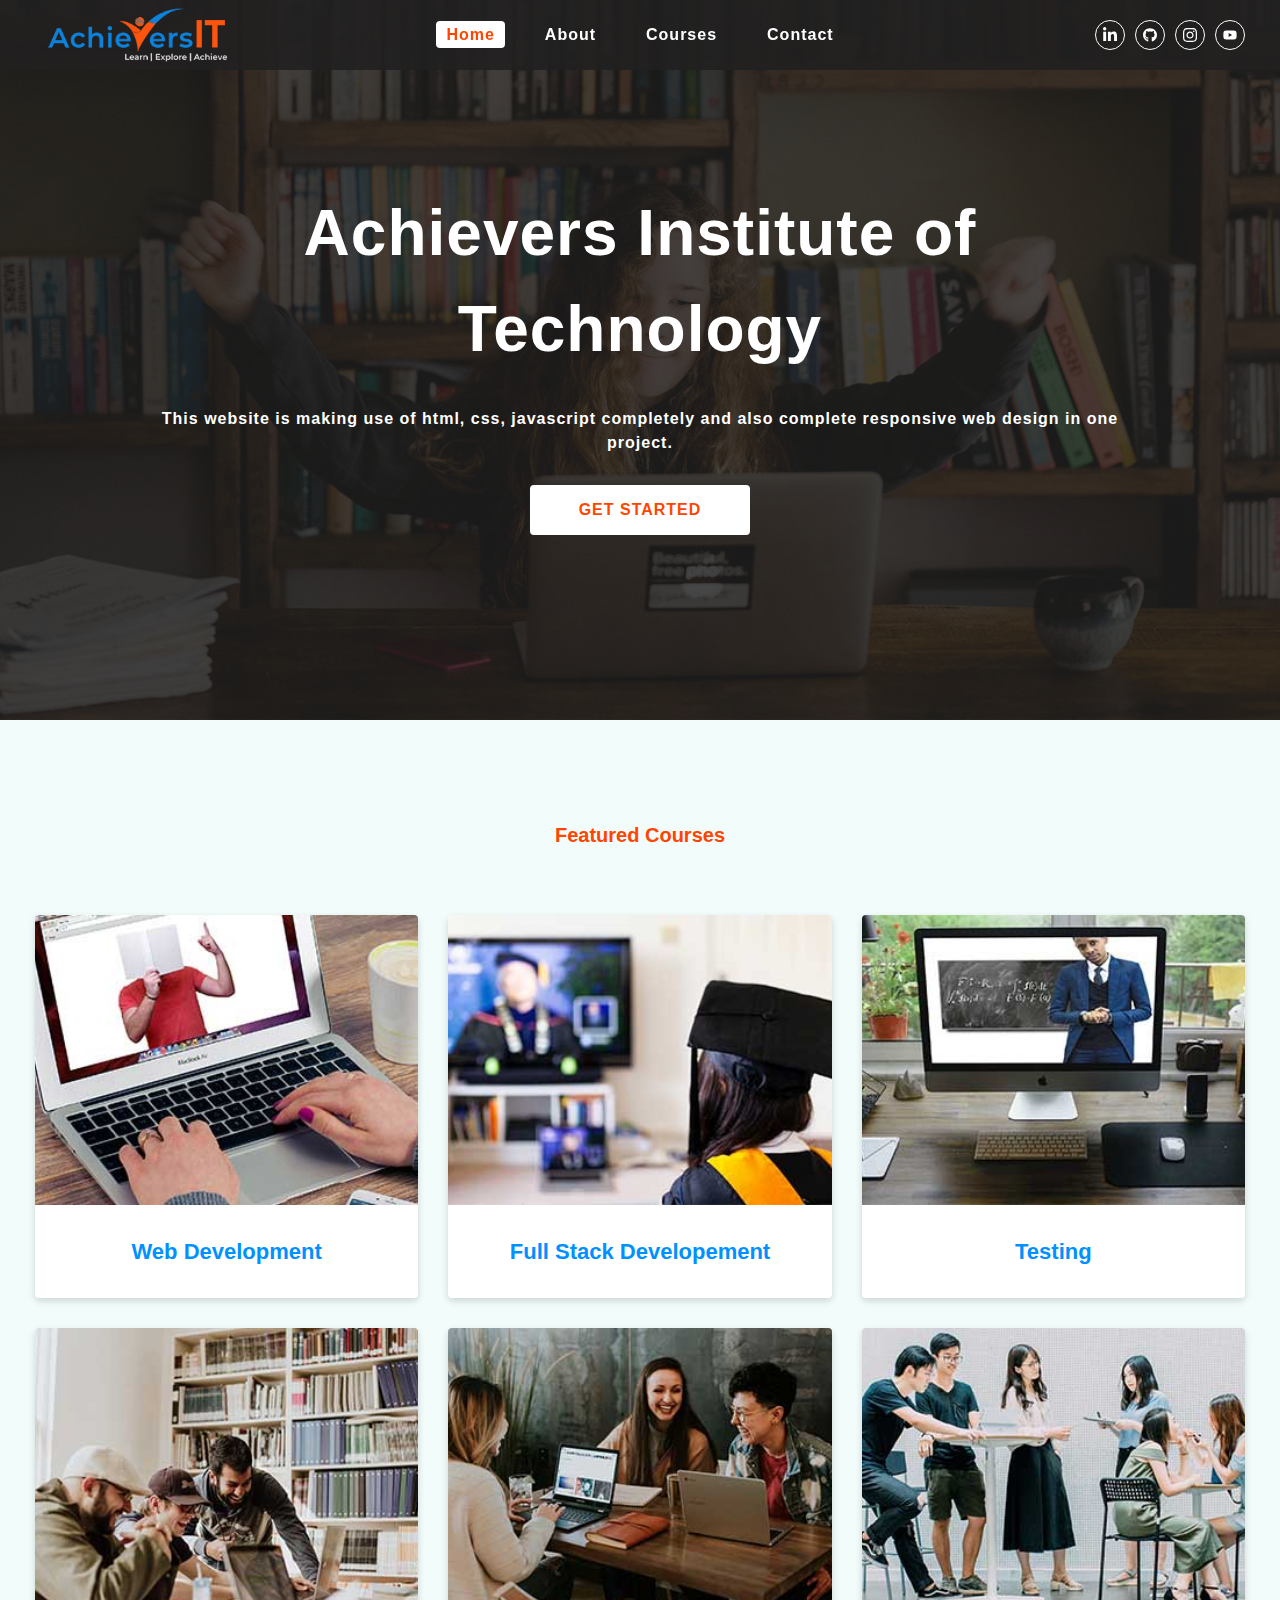
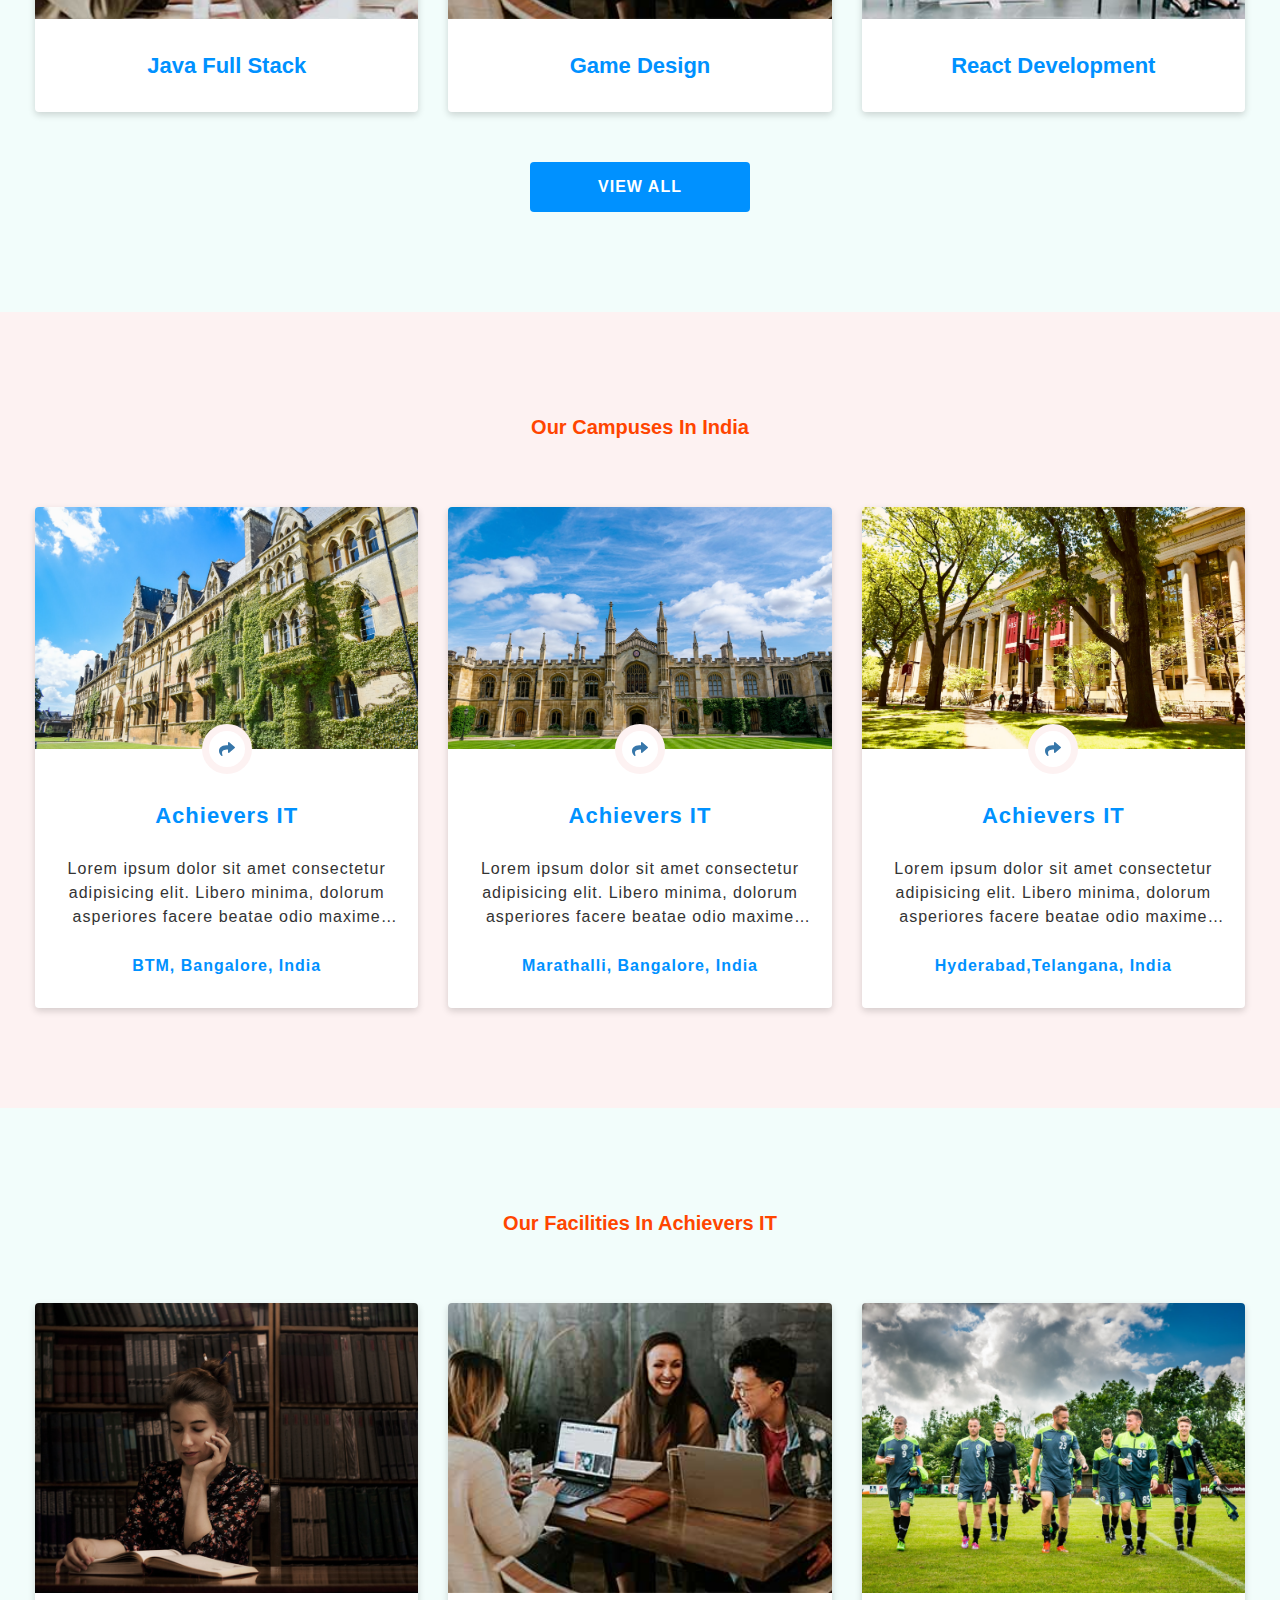
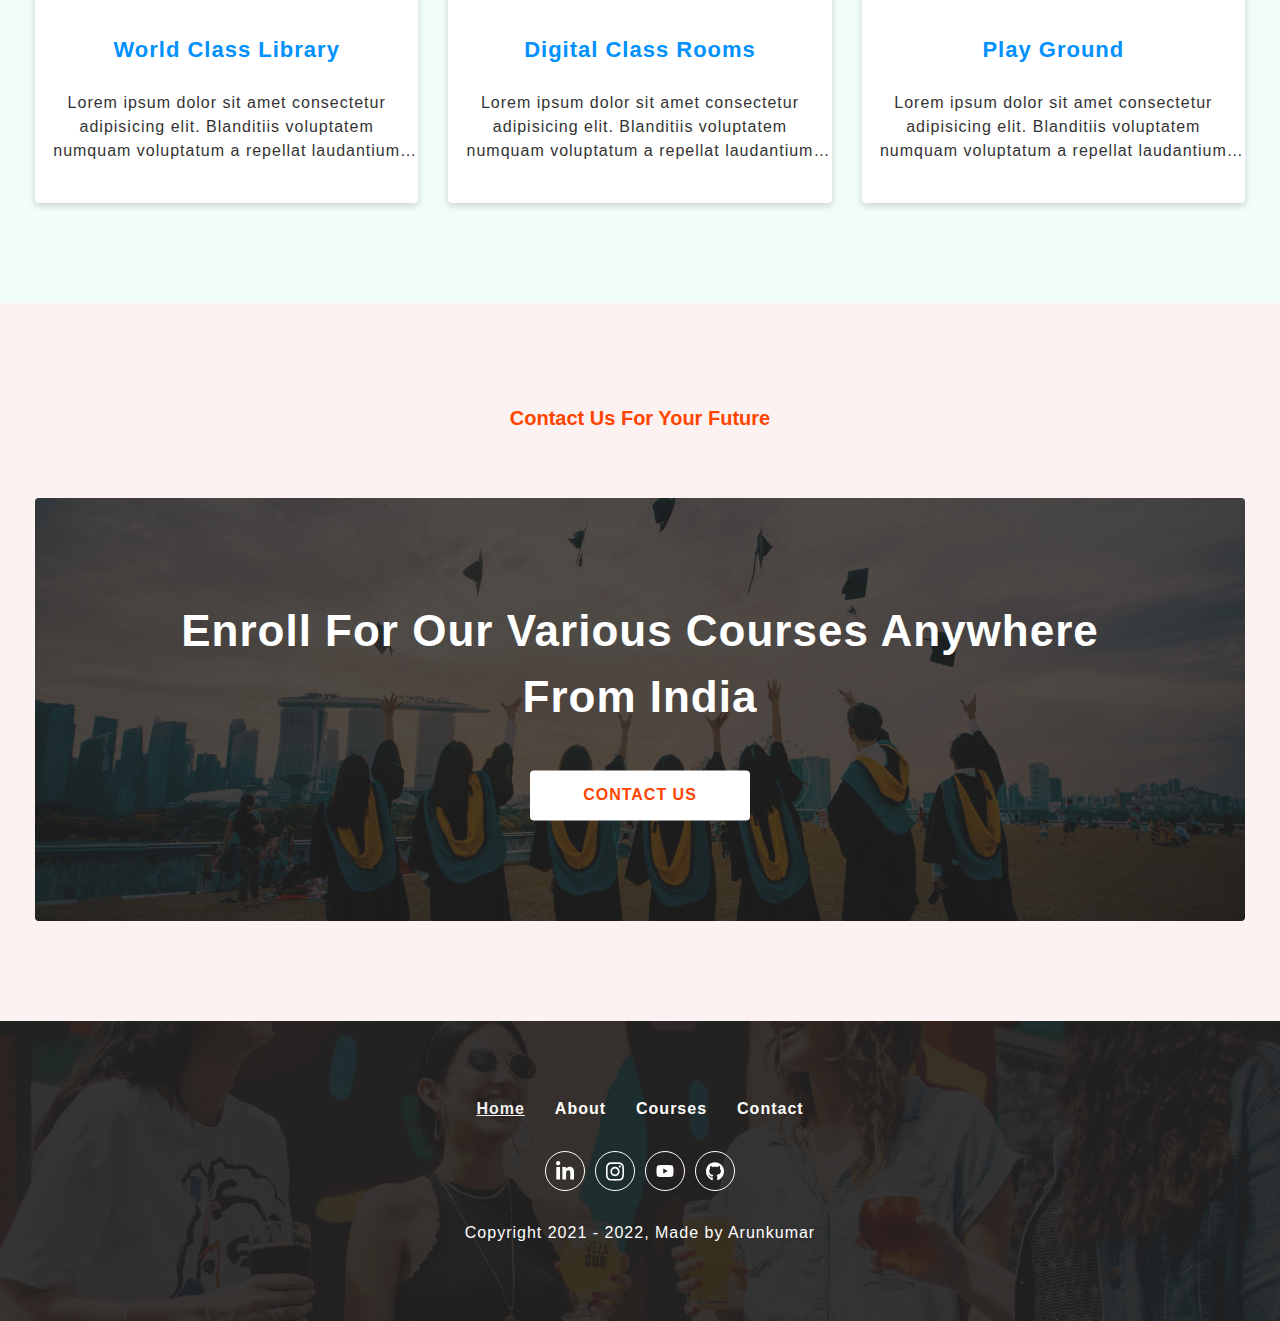
==== commit 524c7109: "AchieversIt project" ====
--- a/index.html
+++ b/index.html
@@ -369,7 +369,7 @@
           />
           <div class="contact-info-container text-center text-container">
             <h2 class="contact-heading">
-              enroll for our various b.tech courses anywhere from india
+              enroll for our various courses anywhere from india
             </h2>
             <a href="./contact.html" class="button-primary-light"
               >contact us</a
